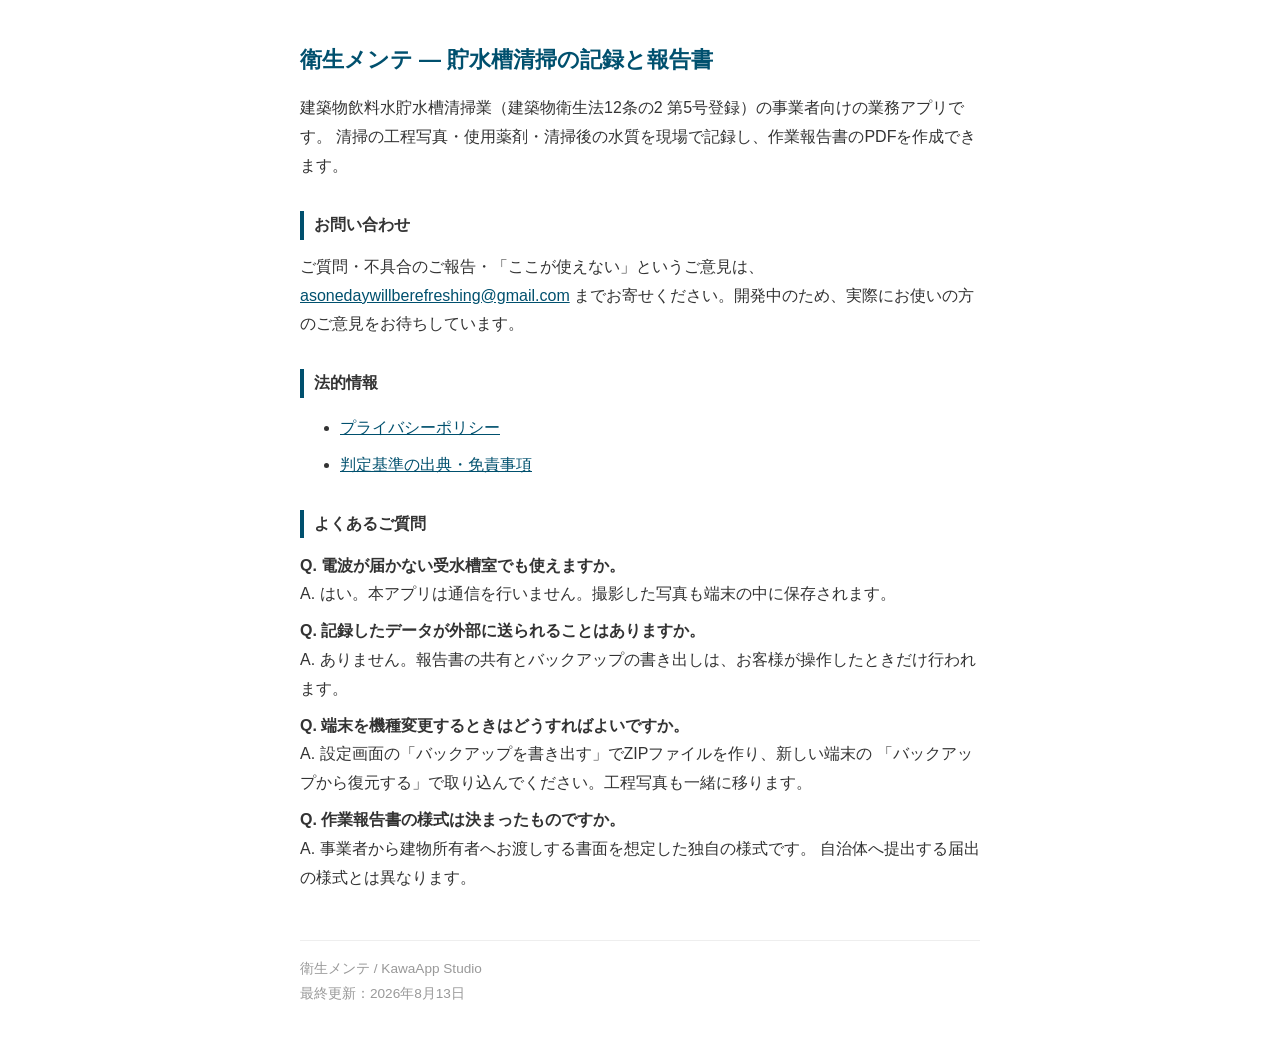
==== index.html @ 32449a62 "衛生メンテ サポート・プライバシー・出典ページ App Store申請に必要なプライバシーポリシーURLと、判定基準の出典を公開する。  出典ページには「判定に使っている基準」と「判定を行っていない項" ====
<!DOCTYPE html>
<html lang="ja">
<head>
<meta charset="UTF-8">
<meta name="viewport" content="width=device-width, initial-scale=1.0">
<title>衛生メンテ — サポート・法的情報</title>
<link rel="stylesheet" href="style.css">
</head>
<body>
  <h1>衛生メンテ — 貯水槽清掃の記録と報告書</h1>
  <p>建築物飲料水貯水槽清掃業（建築物衛生法12条の2 第5号登録）の事業者向けの業務アプリです。
  清掃の工程写真・使用薬剤・清掃後の水質を現場で記録し、作業報告書のPDFを作成できます。</p>

  <h2>お問い合わせ</h2>
  <p>ご質問・不具合のご報告・「ここが使えない」というご意見は、
  <a href="mailto:asonedaywillberefreshing@gmail.com">asonedaywillberefreshing@gmail.com</a>
  までお寄せください。開発中のため、実際にお使いの方のご意見をお待ちしています。</p>

  <h2>法的情報</h2>
  <ul>
    <li><a href="privacy.html">プライバシーポリシー</a></li>
    <li><a href="sources.html">判定基準の出典・免責事項</a></li>
  </ul>

  <h2>よくあるご質問</h2>
  <p><strong>Q. 電波が届かない受水槽室でも使えますか。</strong><br>
  A. はい。本アプリは通信を行いません。撮影した写真も端末の中に保存されます。</p>

  <p><strong>Q. 記録したデータが外部に送られることはありますか。</strong><br>
  A. ありません。報告書の共有とバックアップの書き出しは、お客様が操作したときだけ行われます。</p>

  <p><strong>Q. 端末を機種変更するときはどうすればよいですか。</strong><br>
  A. 設定画面の「バックアップを書き出す」でZIPファイルを作り、新しい端末の
  「バックアップから復元する」で取り込んでください。工程写真も一緒に移ります。</p>

  <p><strong>Q. 作業報告書の様式は決まったものですか。</strong><br>
  A. 事業者から建物所有者へお渡しする書面を想定した独自の様式です。
  自治体へ提出する届出の様式とは異なります。</p>

  <div class="footer">
    衛生メンテ / KawaApp Studio<br>
    最終更新：2026年8月13日
  </div>
</body>
</html>
---- style.css ----
body {
  font-family: -apple-system, BlinkMacSystemFont, 'Hiragino Sans', sans-serif;
  max-width: 680px; margin: 40px auto; padding: 0 20px;
  color: #333; line-height: 1.8;
}
h1 { color: #00506E; font-size: 22px; }
h2 { font-size: 16px; margin-top: 30px; border-left: 4px solid #00506E; padding-left: 10px; }
p, li { margin: 8px 0; }
table { border-collapse: collapse; width: 100%; margin: 12px 0; font-size: 14px; }
th, td { border: 1px solid #ccd; padding: 8px 10px; text-align: left; }
th { background: #eef4f7; }
.note { background: #f5f7fa; border-radius: 8px; padding: 12px 16px; font-size: 14px; }
.footer { margin-top: 48px; color: #999; font-size: 0.85em; border-top: 1px solid #eee; padding-top: 16px; }
a { color: #00506E; }
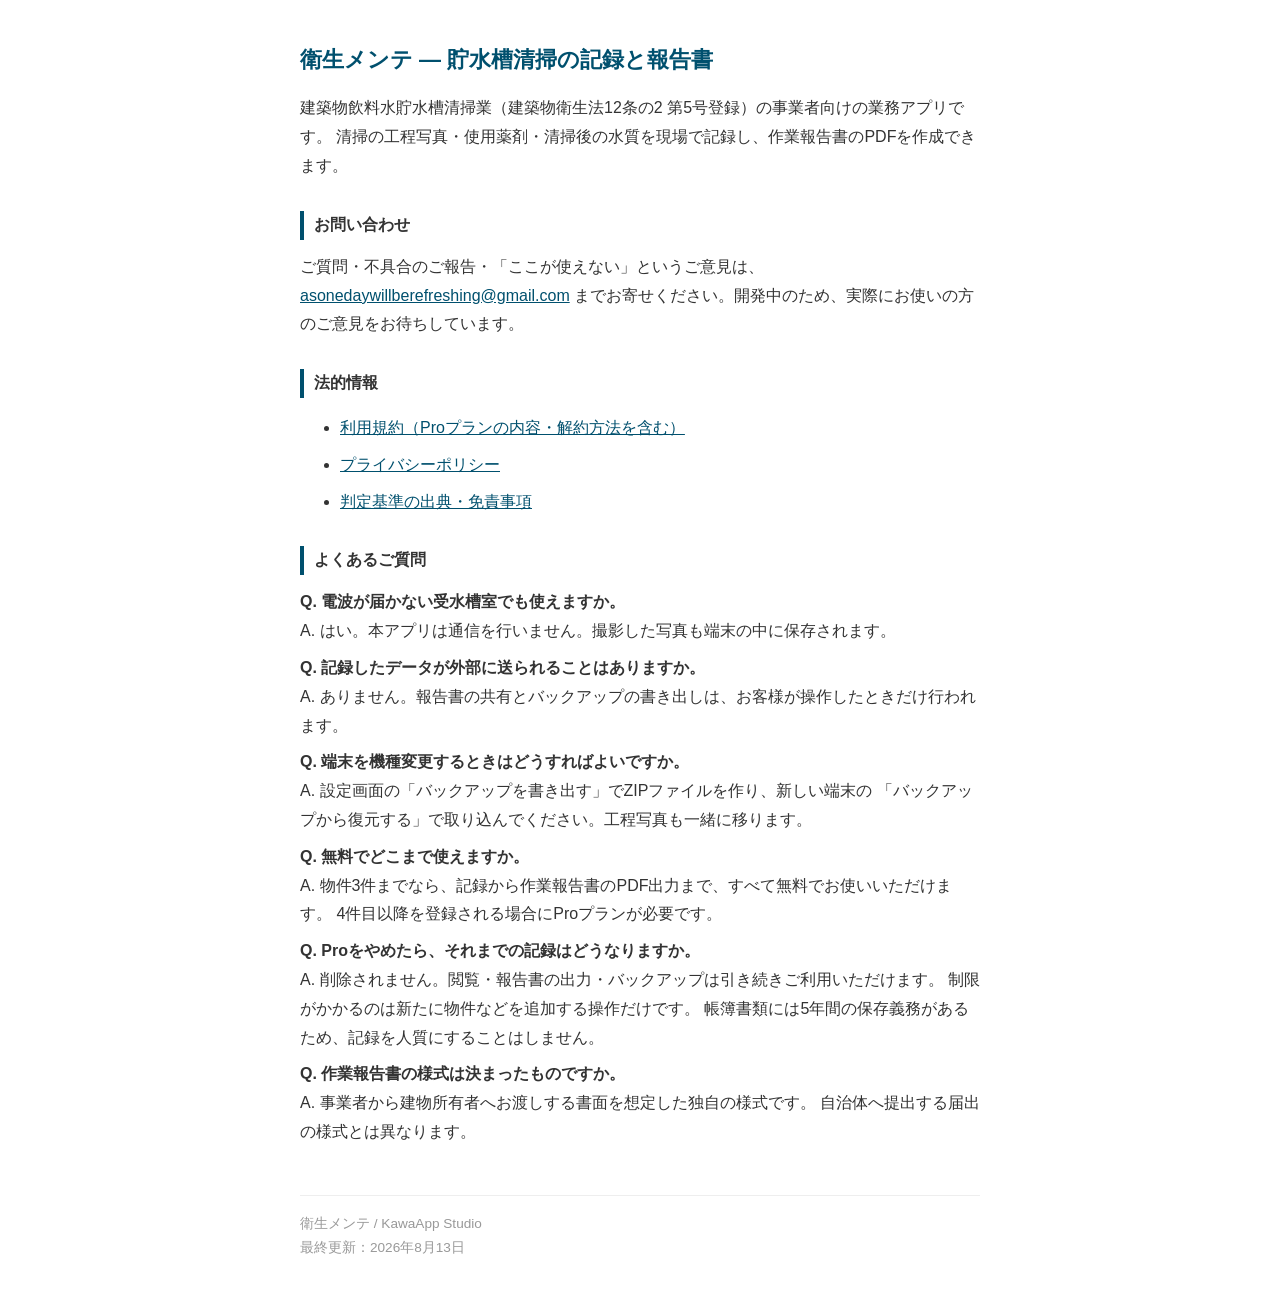
==== commit caced59a: "利用規約を追加（Proプランの内容・自動更新・解約方法） 自動更新サブスクリプションは、利用規約とプライバシーポリシーへの 機能するリンクをアプリ内とストア掲載の両方に置くことが求められる。  第5条" ====
--- a/index.html
+++ b/index.html
@@ -18,6 +18,7 @@
 
   <h2>法的情報</h2>
   <ul>
+    <li><a href="terms.html">利用規約（Proプランの内容・解約方法を含む）</a></li>
     <li><a href="privacy.html">プライバシーポリシー</a></li>
     <li><a href="sources.html">判定基準の出典・免責事項</a></li>
   </ul>
@@ -33,6 +34,15 @@
   A. 設定画面の「バックアップを書き出す」でZIPファイルを作り、新しい端末の
   「バックアップから復元する」で取り込んでください。工程写真も一緒に移ります。</p>
 
+  <p><strong>Q. 無料でどこまで使えますか。</strong><br>
+  A. 物件3件までなら、記録から作業報告書のPDF出力まで、すべて無料でお使いいただけます。
+  4件目以降を登録される場合にProプランが必要です。</p>
+
+  <p><strong>Q. Proをやめたら、それまでの記録はどうなりますか。</strong><br>
+  A. 削除されません。閲覧・報告書の出力・バックアップは引き続きご利用いただけます。
+  制限がかかるのは新たに物件などを追加する操作だけです。
+  帳簿書類には5年間の保存義務があるため、記録を人質にすることはしません。</p>
+
   <p><strong>Q. 作業報告書の様式は決まったものですか。</strong><br>
   A. 事業者から建物所有者へお渡しする書面を想定した独自の様式です。
   自治体へ提出する届出の様式とは異なります。</p>
